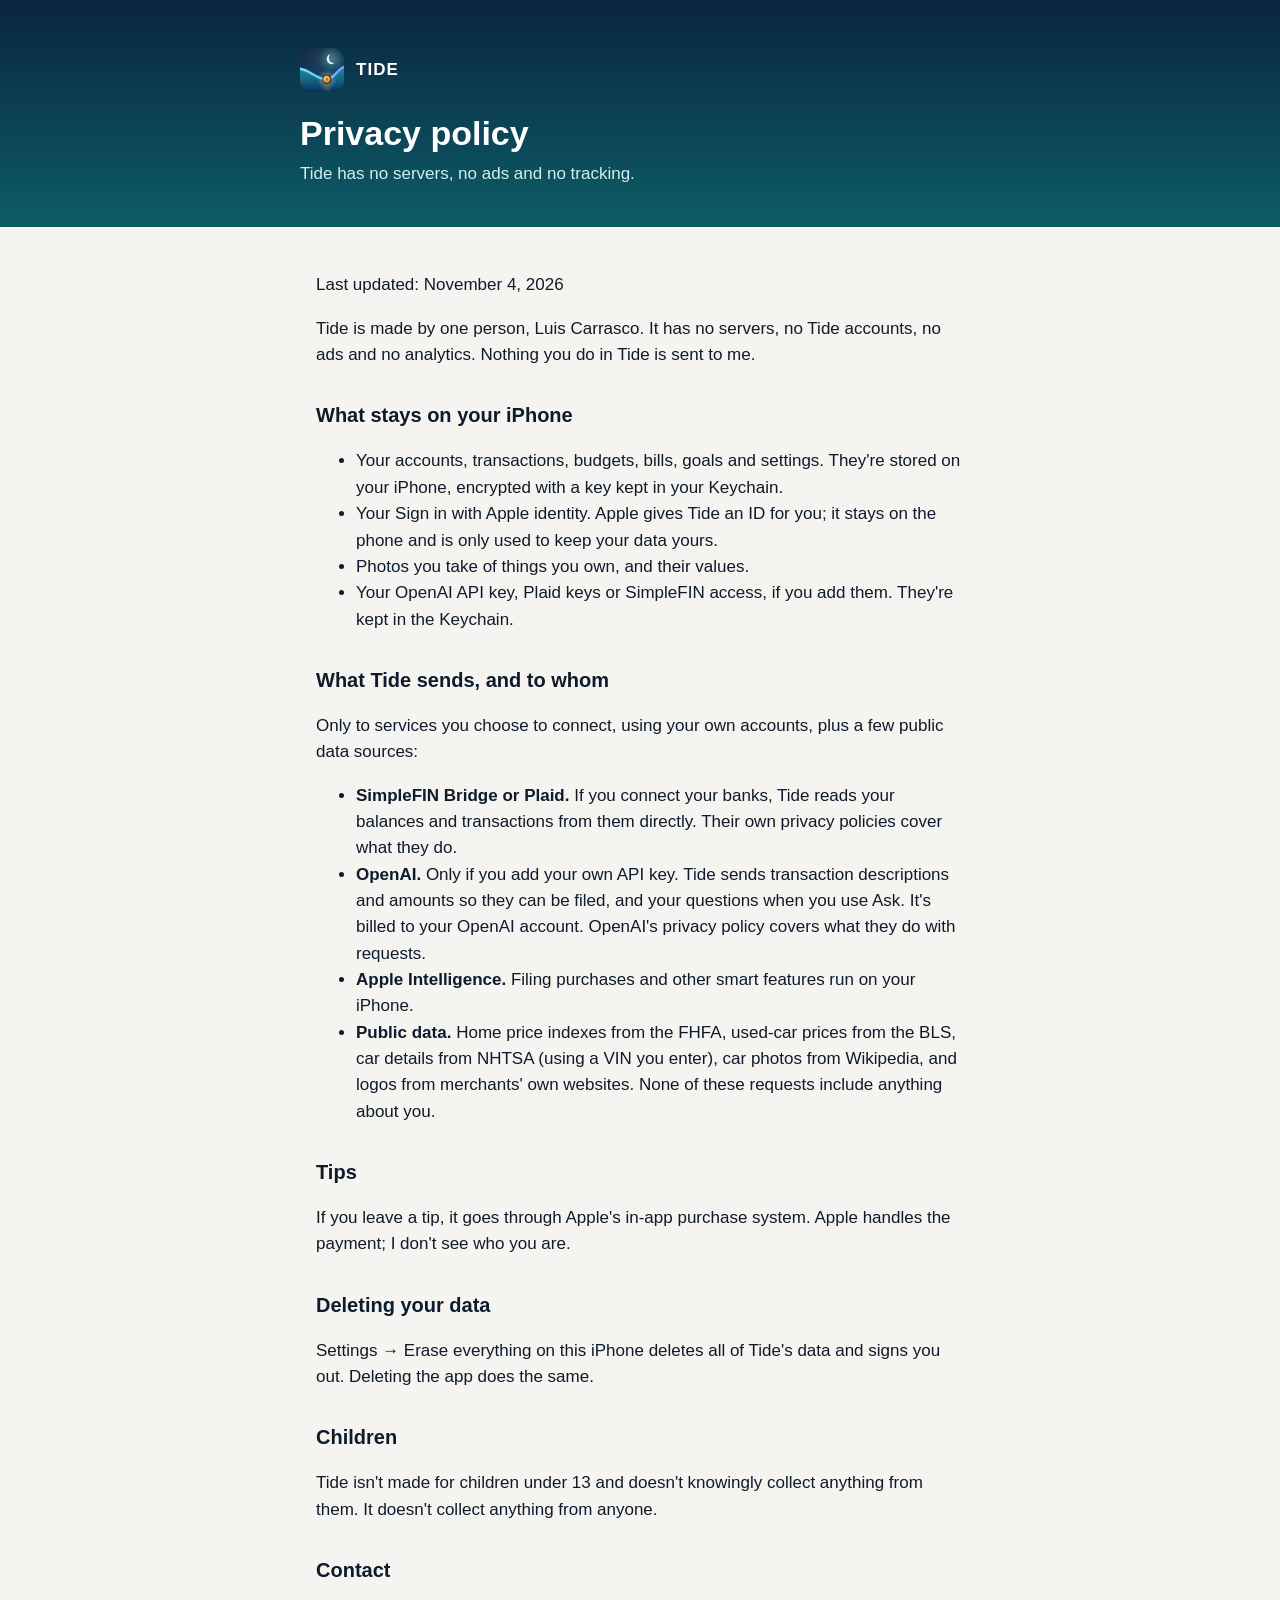
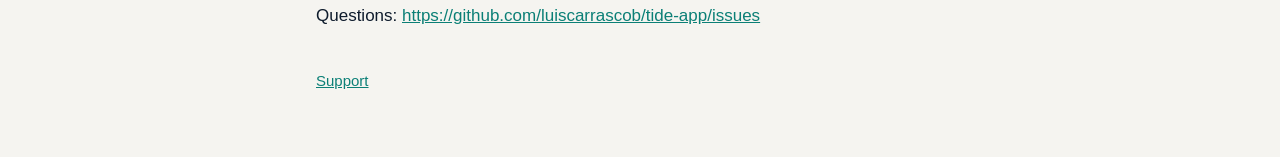
==== privacy.html @ a032e841 "Tide support and privacy pages, and App Store images. Co-Authored-By: Claude Opus 5.5 <noreply@anthr" ====
<!doctype html>
<html lang="en">
<head>
<meta charset="utf-8"><meta name="viewport" content="width=device-width, initial-scale=1">
<title>Tide · Privacy</title>
<link rel="icon" href="favicon.png"><link rel="stylesheet" href="style.css">
</head>
<body>
<header><div class="in">
<a class="brand" href="./"><img src="icon.png" alt=""><span>TIDE</span></a>
<h1>Privacy policy</h1>
<p>Tide has no servers, no ads and no tracking.</p>
</div></header>
<main>
<p>Last updated: November 4, 2026</p>
<p>Tide is made by one person, Luis Carrasco. It has no servers, no Tide accounts, no ads and no analytics. Nothing you do in Tide is sent to me.</p>
<h2>What stays on your iPhone</h2>
<ul><li>Your accounts, transactions, budgets, bills, goals and settings. They're stored on your iPhone, encrypted with a key kept in your Keychain.</li><li>Your Sign in with Apple identity. Apple gives Tide an ID for you; it stays on the phone and is only used to keep your data yours.</li><li>Photos you take of things you own, and their values.</li><li>Your OpenAI API key, Plaid keys or SimpleFIN access, if you add them. They're kept in the Keychain.</li></ul>
<h2>What Tide sends, and to whom</h2>
<p>Only to services you choose to connect, using your own accounts, plus a few public data sources:</p>
<ul><li><strong>SimpleFIN Bridge or Plaid.</strong> If you connect your banks, Tide reads your balances and transactions from them directly. Their own privacy policies cover what they do.</li><li><strong>OpenAI.</strong> Only if you add your own API key. Tide sends transaction descriptions and amounts so they can be filed, and your questions when you use Ask. It's billed to your OpenAI account. OpenAI's privacy policy covers what they do with requests.</li><li><strong>Apple Intelligence.</strong> Filing purchases and other smart features run on your iPhone.</li><li><strong>Public data.</strong> Home price indexes from the FHFA, used-car prices from the BLS, car details from NHTSA (using a VIN you enter), car photos from Wikipedia, and logos from merchants' own websites. None of these requests include anything about you.</li></ul>
<h2>Tips</h2>
<p>If you leave a tip, it goes through Apple's in-app purchase system. Apple handles the payment; I don't see who you are.</p>
<h2>Deleting your data</h2>
<p>Settings → Erase everything on this iPhone deletes all of Tide's data and signs you out. Deleting the app does the same.</p>
<h2>Children</h2>
<p>Tide isn't made for children under 13 and doesn't knowingly collect anything from them. It doesn't collect anything from anyone.</p>
<h2>Contact</h2>
<p>Questions: <a href="https://github.com/luiscarrascob/tide-app/issues">https://github.com/luiscarrascob/tide-app/issues</a></p>
<div class="links"><a href="./">Support</a></div>
</main>
</body>
</html>
---- style.css ----
*{box-sizing:border-box}
body{margin:0;background:#F5F4F0;color:#0E1B2C;font:17px/1.55 -apple-system,BlinkMacSystemFont,"Segoe UI",sans-serif}
header{background:linear-gradient(180deg,#0A2540,#0C5C66);color:#fff;padding:48px 16px 40px}
header .in,main{max-width:680px;margin:0 auto}
main{padding:28px 16px 64px}
.brand{display:flex;align-items:center;gap:12px;color:#fff;text-decoration:none;font-weight:700;letter-spacing:.06em}
.brand img{width:44px;height:44px;border-radius:11px}
h1{font-size:34px;line-height:1.15;margin:22px 0 8px}
header p{margin:0;color:#D6ECEC}
h2{font-size:20px;margin:32px 0 6px}
a{color:#0B7F76}
.card{background:#FFFEFC;border-radius:20px;padding:18px 20px;box-shadow:0 6px 14px rgba(0,0,0,.05);margin:8px 0 0}
.links{margin-top:40px;font-size:15px}
@media (prefers-color-scheme:dark){body{background:#060E1A;color:#EDF2F8}.card{background:#0E1A2A}a{color:#4FE6D3}}
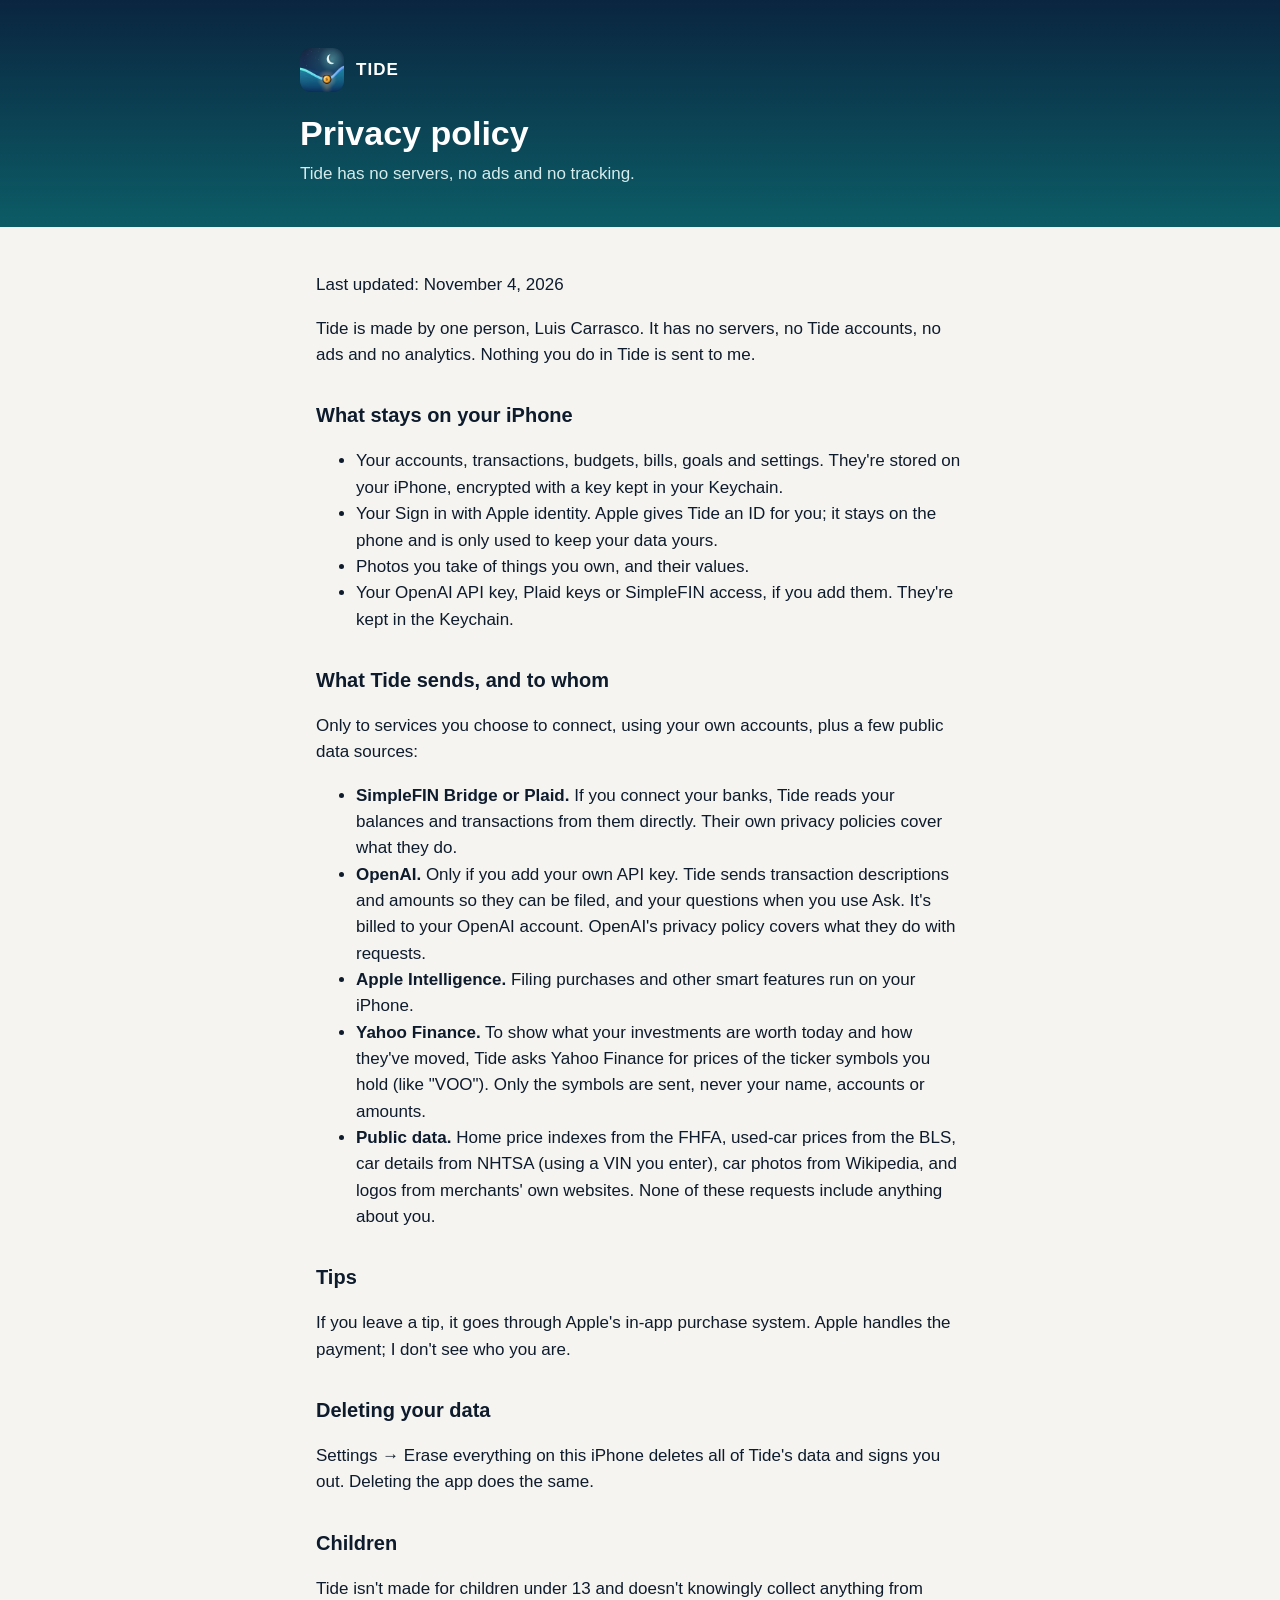
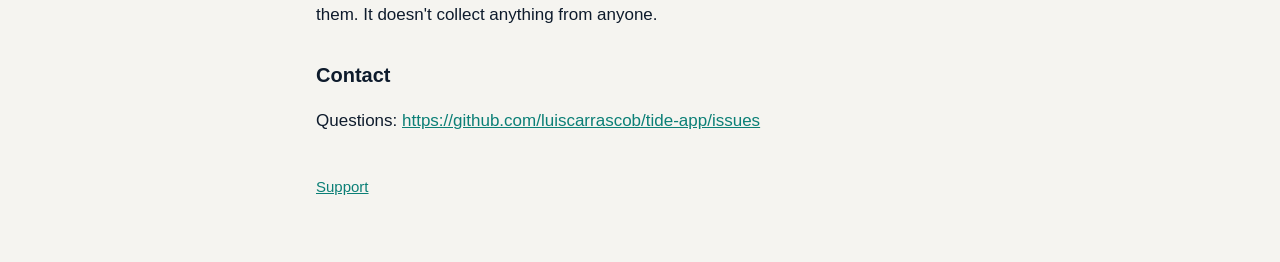
==== commit 1ee15f80: "Privacy: price lookups for investments go to Yahoo Finance (ticker symbols only). Co-Authored-By: Cl" ====
--- a/privacy.html
+++ b/privacy.html
@@ -18,7 +18,7 @@
 <ul><li>Your accounts, transactions, budgets, bills, goals and settings. They're stored on your iPhone, encrypted with a key kept in your Keychain.</li><li>Your Sign in with Apple identity. Apple gives Tide an ID for you; it stays on the phone and is only used to keep your data yours.</li><li>Photos you take of things you own, and their values.</li><li>Your OpenAI API key, Plaid keys or SimpleFIN access, if you add them. They're kept in the Keychain.</li></ul>
 <h2>What Tide sends, and to whom</h2>
 <p>Only to services you choose to connect, using your own accounts, plus a few public data sources:</p>
-<ul><li><strong>SimpleFIN Bridge or Plaid.</strong> If you connect your banks, Tide reads your balances and transactions from them directly. Their own privacy policies cover what they do.</li><li><strong>OpenAI.</strong> Only if you add your own API key. Tide sends transaction descriptions and amounts so they can be filed, and your questions when you use Ask. It's billed to your OpenAI account. OpenAI's privacy policy covers what they do with requests.</li><li><strong>Apple Intelligence.</strong> Filing purchases and other smart features run on your iPhone.</li><li><strong>Public data.</strong> Home price indexes from the FHFA, used-car prices from the BLS, car details from NHTSA (using a VIN you enter), car photos from Wikipedia, and logos from merchants' own websites. None of these requests include anything about you.</li></ul>
+<ul><li><strong>SimpleFIN Bridge or Plaid.</strong> If you connect your banks, Tide reads your balances and transactions from them directly. Their own privacy policies cover what they do.</li><li><strong>OpenAI.</strong> Only if you add your own API key. Tide sends transaction descriptions and amounts so they can be filed, and your questions when you use Ask. It's billed to your OpenAI account. OpenAI's privacy policy covers what they do with requests.</li><li><strong>Apple Intelligence.</strong> Filing purchases and other smart features run on your iPhone.</li><li><strong>Yahoo Finance.</strong> To show what your investments are worth today and how they've moved, Tide asks Yahoo Finance for prices of the ticker symbols you hold (like "VOO"). Only the symbols are sent, never your name, accounts or amounts.</li><li><strong>Public data.</strong> Home price indexes from the FHFA, used-car prices from the BLS, car details from NHTSA (using a VIN you enter), car photos from Wikipedia, and logos from merchants' own websites. None of these requests include anything about you.</li></ul>
 <h2>Tips</h2>
 <p>If you leave a tip, it goes through Apple's in-app purchase system. Apple handles the payment; I don't see who you are.</p>
 <h2>Deleting your data</h2>
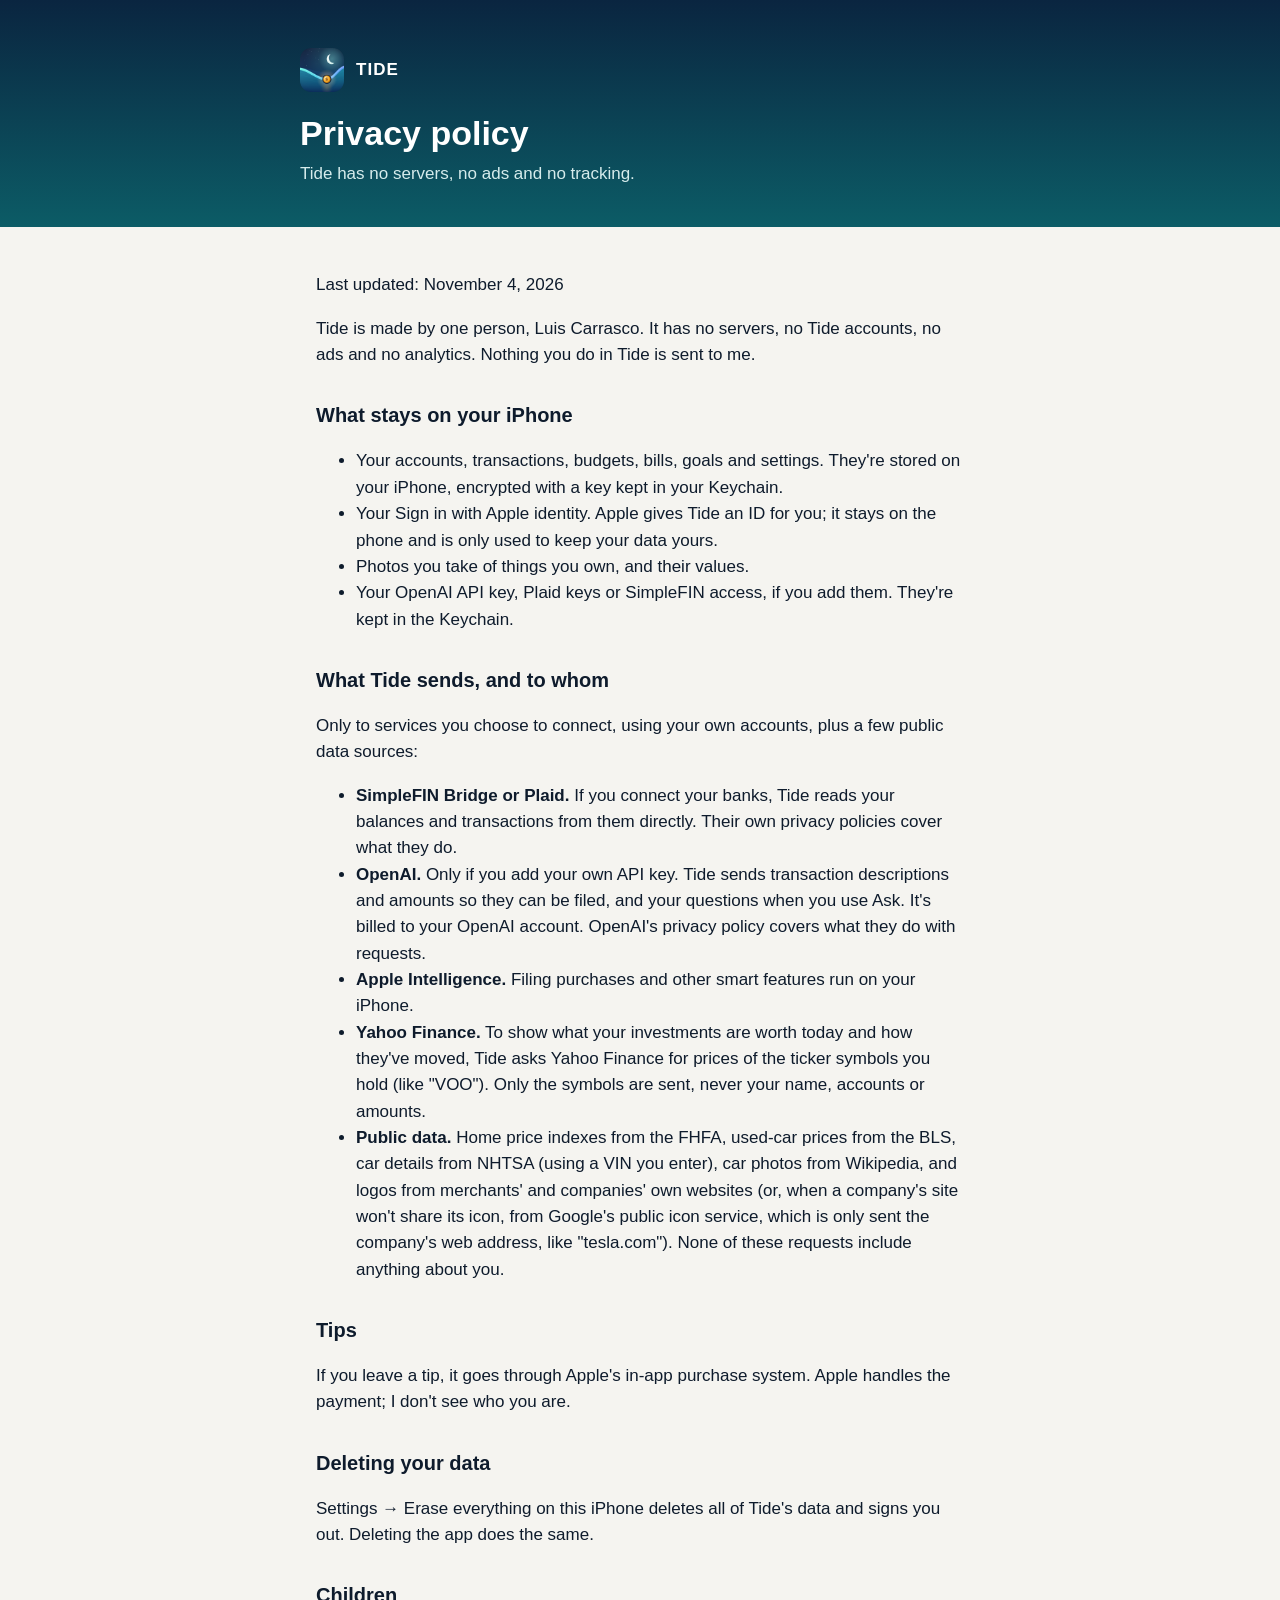
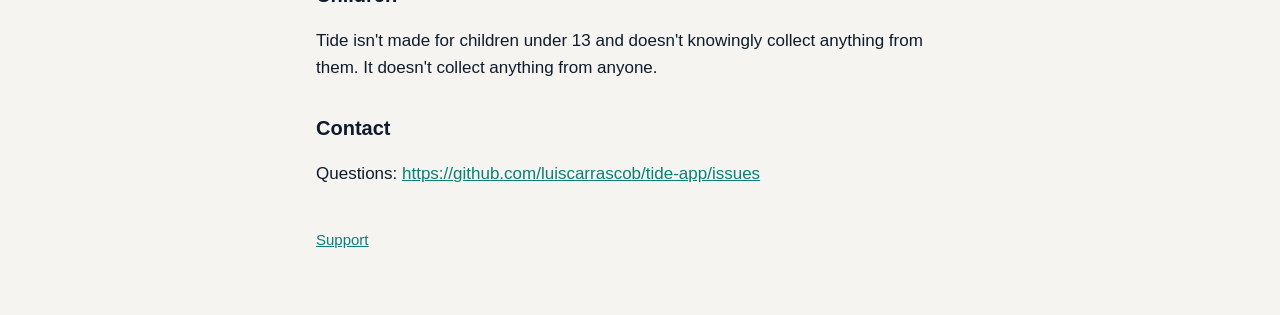
==== commit 821b4821: "Privacy: company logos may come from Google's icon service." ====
--- a/privacy.html
+++ b/privacy.html
@@ -18,7 +18,7 @@
 <ul><li>Your accounts, transactions, budgets, bills, goals and settings. They're stored on your iPhone, encrypted with a key kept in your Keychain.</li><li>Your Sign in with Apple identity. Apple gives Tide an ID for you; it stays on the phone and is only used to keep your data yours.</li><li>Photos you take of things you own, and their values.</li><li>Your OpenAI API key, Plaid keys or SimpleFIN access, if you add them. They're kept in the Keychain.</li></ul>
 <h2>What Tide sends, and to whom</h2>
 <p>Only to services you choose to connect, using your own accounts, plus a few public data sources:</p>
-<ul><li><strong>SimpleFIN Bridge or Plaid.</strong> If you connect your banks, Tide reads your balances and transactions from them directly. Their own privacy policies cover what they do.</li><li><strong>OpenAI.</strong> Only if you add your own API key. Tide sends transaction descriptions and amounts so they can be filed, and your questions when you use Ask. It's billed to your OpenAI account. OpenAI's privacy policy covers what they do with requests.</li><li><strong>Apple Intelligence.</strong> Filing purchases and other smart features run on your iPhone.</li><li><strong>Yahoo Finance.</strong> To show what your investments are worth today and how they've moved, Tide asks Yahoo Finance for prices of the ticker symbols you hold (like "VOO"). Only the symbols are sent, never your name, accounts or amounts.</li><li><strong>Public data.</strong> Home price indexes from the FHFA, used-car prices from the BLS, car details from NHTSA (using a VIN you enter), car photos from Wikipedia, and logos from merchants' own websites. None of these requests include anything about you.</li></ul>
+<ul><li><strong>SimpleFIN Bridge or Plaid.</strong> If you connect your banks, Tide reads your balances and transactions from them directly. Their own privacy policies cover what they do.</li><li><strong>OpenAI.</strong> Only if you add your own API key. Tide sends transaction descriptions and amounts so they can be filed, and your questions when you use Ask. It's billed to your OpenAI account. OpenAI's privacy policy covers what they do with requests.</li><li><strong>Apple Intelligence.</strong> Filing purchases and other smart features run on your iPhone.</li><li><strong>Yahoo Finance.</strong> To show what your investments are worth today and how they've moved, Tide asks Yahoo Finance for prices of the ticker symbols you hold (like "VOO"). Only the symbols are sent, never your name, accounts or amounts.</li><li><strong>Public data.</strong> Home price indexes from the FHFA, used-car prices from the BLS, car details from NHTSA (using a VIN you enter), car photos from Wikipedia, and logos from merchants' and companies' own websites (or, when a company's site won't share its icon, from Google's public icon service, which is only sent the company's web address, like "tesla.com"). None of these requests include anything about you.</li></ul>
 <h2>Tips</h2>
 <p>If you leave a tip, it goes through Apple's in-app purchase system. Apple handles the payment; I don't see who you are.</p>
 <h2>Deleting your data</h2>
